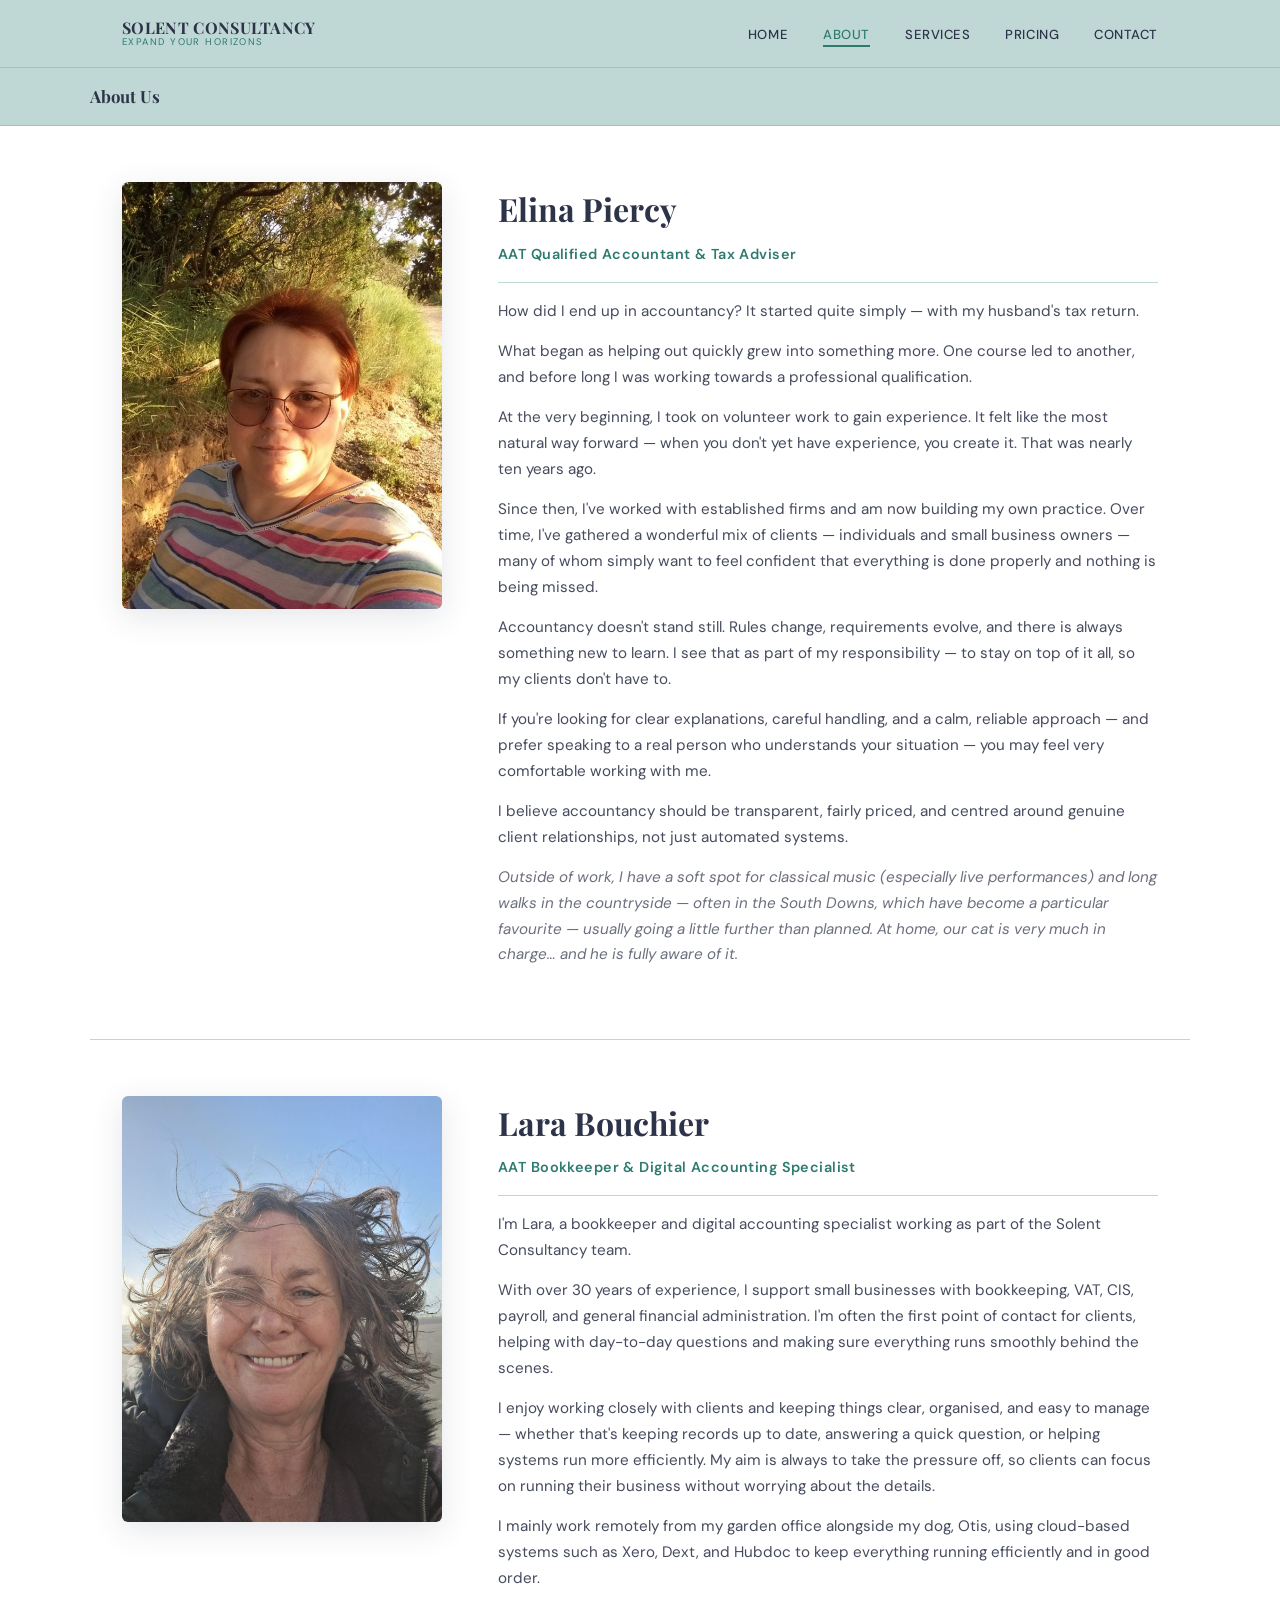
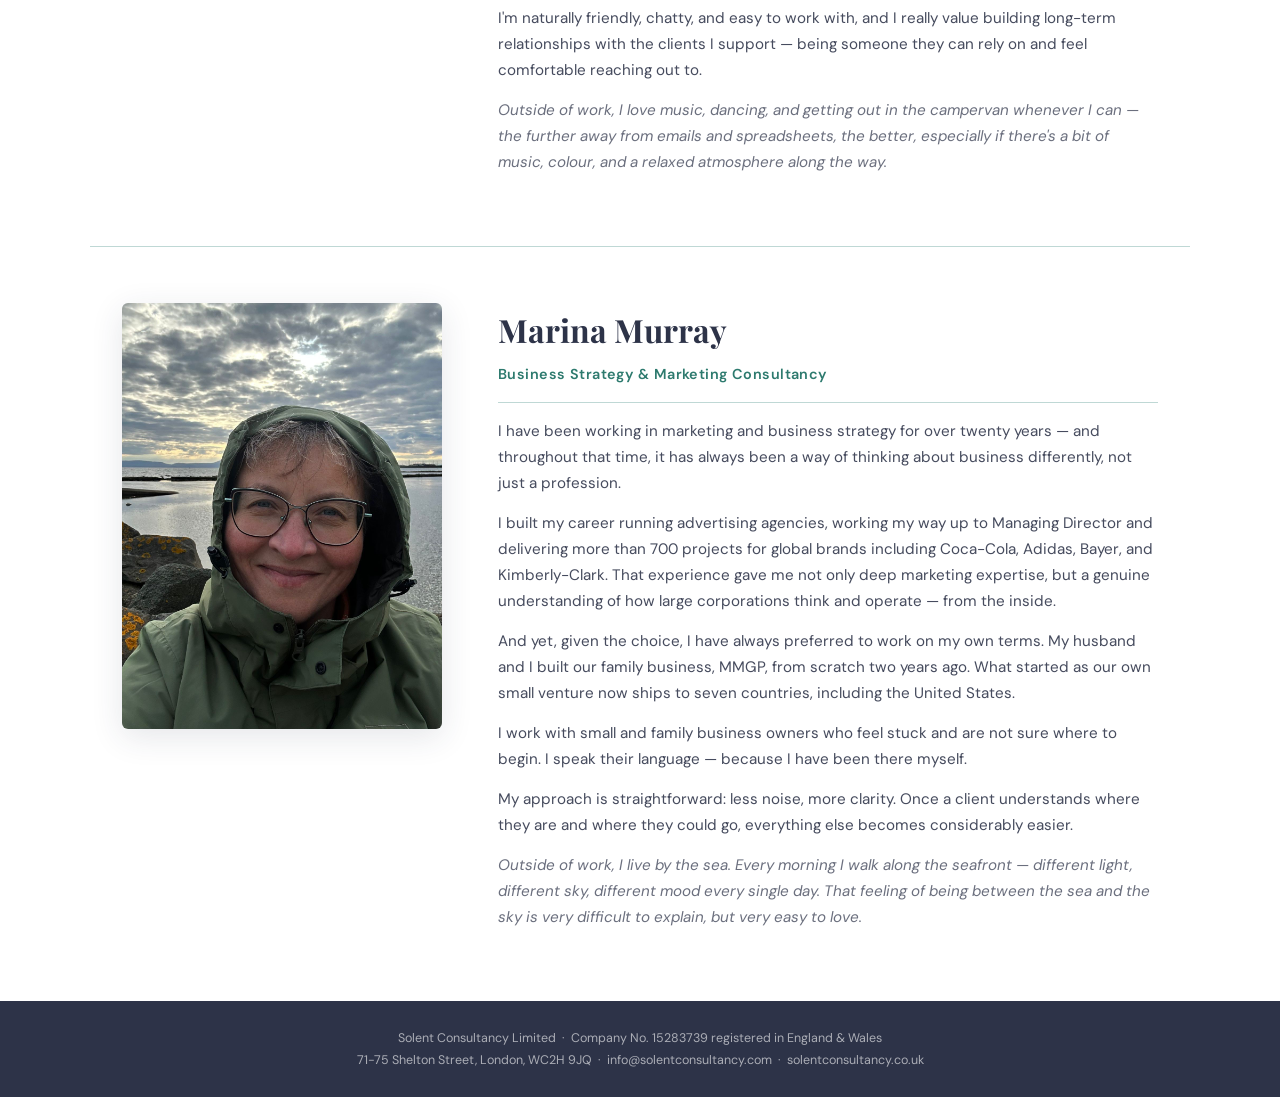
==== about.html @ 034b19a8 "Add files via upload" ====
<!DOCTYPE html>
<html lang="en">
<head>
  <meta charset="UTF-8" />
  <meta name="viewport" content="width=device-width, initial-scale=1.0" />
  <title>About Us — Solent Consultancy</title>
  <meta name="description" content="Meet the Solent Consultancy team — Elina Piercy, Lara Bouchier, and Marina Murray." />
  <link rel="stylesheet" href="css/style.css" />
</head>
<body>

  <nav>
    <div class="nav-inner">
      <a href="index.html" class="nav-logo-text">
        <span>SOLENT CONSULTANCY</span>
        <span>Expand Your Horizons</span>
      </a>
      <button class="nav-toggle" aria-label="Menu" onclick="toggleNav()">
        <span></span><span></span><span></span>
      </button>
      <ul class="nav-links" id="navLinks">
        <li><a href="index.html">Home</a></li>
        <li><a href="about.html" class="active">About</a></li>
        <li><a href="services.html">Services</a></li>
        <li><a href="pricing.html">Pricing</a></li>
        <li><a href="contact.html">Contact</a></li>
      </ul>
    </div>
  </nav>

  <div class="page">

    <div class="page-header">
      <h1>About Us</h1>
    </div>

    <!-- ELINA -->
    <section id="elina" class="about-section">
      <img src="images/elina_about.jpg" alt="Elina Piercy" class="about-photo" />
      <div class="about-text">
        <h2>Elina Piercy</h2>
        <div class="role">AAT Qualified Accountant &amp; Tax Adviser</div>
        <p>How did I end up in accountancy? It started quite simply — with my husband's tax return.</p>
        <p>What began as helping out quickly grew into something more. One course led to another, and before long I was working towards a professional qualification.</p>
        <p>At the very beginning, I took on volunteer work to gain experience. It felt like the most natural way forward — when you don't yet have experience, you create it. That was nearly ten years ago.</p>
        <p>Since then, I've worked with established firms and am now building my own practice. Over time, I've gathered a wonderful mix of clients — individuals and small business owners — many of whom simply want to feel confident that everything is done properly and nothing is being missed.</p>
        <p>Accountancy doesn't stand still. Rules change, requirements evolve, and there is always something new to learn. I see that as part of my responsibility — to stay on top of it all, so my clients don't have to.</p>
        <p>If you're looking for clear explanations, careful handling, and a calm, reliable approach — and prefer speaking to a real person who understands your situation — you may feel very comfortable working with me.</p>
        <p>I believe accountancy should be transparent, fairly priced, and centred around genuine client relationships, not just automated systems.</p>
        <p>Outside of work, I have a soft spot for classical music (especially live performances) and long walks in the countryside — often in the South Downs, which have become a particular favourite — usually going a little further than planned. At home, our cat is very much in charge… and he is fully aware of it.</p>
      </div>
    </section>

    <hr style="border:none;border-top:1px solid var(--mint);max-width:var(--max-w);margin:0 auto;" />

    <!-- LARA -->
    <section id="lara" class="about-section">
      <img src="images/lara_about.jpg" alt="Lara Bouchier" class="about-photo" />
      <div class="about-text">
        <h2>Lara Bouchier</h2>
        <div class="role">AAT Bookkeeper &amp; Digital Accounting Specialist</div>
        <p>I'm Lara, a bookkeeper and digital accounting specialist working as part of the Solent Consultancy team.</p>
        <p>With over 30 years of experience, I support small businesses with bookkeeping, VAT, CIS, payroll, and general financial administration. I'm often the first point of contact for clients, helping with day-to-day questions and making sure everything runs smoothly behind the scenes.</p>
        <p>I enjoy working closely with clients and keeping things clear, organised, and easy to manage — whether that's keeping records up to date, answering a quick question, or helping systems run more efficiently. My aim is always to take the pressure off, so clients can focus on running their business without worrying about the details.</p>
        <p>I mainly work remotely from my garden office alongside my dog, Otis, using cloud-based systems such as Xero, Dext, and Hubdoc to keep everything running efficiently and in good order.</p>
        <p>I'm naturally friendly, chatty, and easy to work with, and I really value building long-term relationships with the clients I support — being someone they can rely on and feel comfortable reaching out to.</p>
        <p>Outside of work, I love music, dancing, and getting out in the campervan whenever I can — the further away from emails and spreadsheets, the better, especially if there's a bit of music, colour, and a relaxed atmosphere along the way.</p>
      </div>
    </section>

    <hr style="border:none;border-top:1px solid var(--mint);max-width:var(--max-w);margin:0 auto;" />

    <!-- MARINA -->
    <section id="marina" class="about-section">
      <img src="images/marina_about.jpg" alt="Marina Murray" class="about-photo" />
      <div class="about-text">
        <h2>Marina Murray</h2>
        <div class="role">Business Strategy &amp; Marketing Consultancy</div>
        <p>I have been working in marketing and business strategy for over twenty years — and throughout that time, it has always been a way of thinking about business differently, not just a profession.</p>
        <p>I built my career running advertising agencies, working my way up to Managing Director and delivering more than 700 projects for global brands including Coca-Cola, Adidas, Bayer, and Kimberly-Clark. That experience gave me not only deep marketing expertise, but a genuine understanding of how large corporations think and operate — from the inside.</p>
        <p>And yet, given the choice, I have always preferred to work on my own terms. My husband and I built our family business, MMGP, from scratch two years ago. What started as our own small venture now ships to seven countries, including the United States.</p>
        <p>I work with small and family business owners who feel stuck and are not sure where to begin. I speak their language — because I have been there myself.</p>
        <p>My approach is straightforward: less noise, more clarity. Once a client understands where they are and where they could go, everything else becomes considerably easier.</p>
        <p>Outside of work, I live by the sea. Every morning I walk along the seafront — different light, different sky, different mood every single day. That feeling of being between the sea and the sky is very difficult to explain, but very easy to love.</p>
      </div>
    </section>

  </div>

  <footer>
    Solent Consultancy Limited &nbsp;·&nbsp; Company No. 15283739 registered in England &amp; Wales<br>
    71-75 Shelton Street, London, WC2H 9JQ &nbsp;·&nbsp;
    <a href="mailto:info@solentconsultancy.com">info@solentconsultancy.com</a> &nbsp;·&nbsp;
    <a href="https://solentconsultancy.co.uk">solentconsultancy.co.uk</a>
  </footer>

  <script src="js/main.js"></script>
</body>
</html>
---- css/style.css ----
/* ===================================
   SOLENT CONSULTANCY — MAIN STYLESHEET
   =================================== */

@import url('https://fonts.googleapis.com/css2?family=Playfair+Display:wght@400;600;700&family=DM+Sans:wght@300;400;500;600&display=swap');

:root {
  --mint:        #bfd8d5;
  --mint-light:  #dff0ee;
  --mint-dark:   #9fc4c0;
  --navy:        #2d3348;
  --teal:        #2d7a6e;
  --white:       #ffffff;
  --off-white:   #f7fafa;
  --grey-light:  #e8f0ef;
  --grey-text:   #6b7280;
  --font-display: 'Playfair Display', serif;
  --font-body:    'DM Sans', sans-serif;
  --max-w:       1100px;
  --nav-h:       68px;
}

*, *::before, *::after { box-sizing: border-box; margin: 0; padding: 0; }

html { scroll-behavior: smooth; }

body {
  font-family: var(--font-body);
  color: var(--navy);
  background: var(--white);
  line-height: 1.7;
  -webkit-font-smoothing: antialiased;
}

img { max-width: 100%; display: block; }
a  { color: inherit; text-decoration: none; }

/* ===== NAVIGATION ===== */
nav {
  position: fixed;
  top: 0; left: 0; right: 0;
  height: var(--nav-h);
  background: var(--mint);
  display: flex;
  align-items: center;
  z-index: 100;
  border-bottom: 1px solid var(--mint-dark);
}

.nav-inner {
  max-width: var(--max-w);
  margin: 0 auto;
  padding: 0 2rem;
  width: 100%;
  display: flex;
  align-items: center;
  justify-content: space-between;
}

.nav-logo img {
  height: 36px;
  width: auto;
}

.nav-logo-text {
  display: flex;
  flex-direction: column;
  line-height: 1.1;
}

.nav-logo-text span:first-child {
  font-family: var(--font-display);
  font-weight: 700;
  font-size: 1rem;
  color: var(--navy);
  letter-spacing: 0.02em;
}

.nav-logo-text span:last-child {
  font-size: 0.6rem;
  letter-spacing: 0.15em;
  text-transform: uppercase;
  color: var(--teal);
}

.nav-links {
  display: flex;
  gap: 2.2rem;
  list-style: none;
}

.nav-links a {
  font-size: 0.82rem;
  font-weight: 500;
  letter-spacing: 0.04em;
  color: var(--navy);
  text-transform: uppercase;
  padding-bottom: 2px;
  border-bottom: 2px solid transparent;
  transition: border-color 0.2s, color 0.2s;
}

.nav-links a:hover,
.nav-links a.active {
  color: var(--teal);
  border-bottom-color: var(--teal);
}

/* Hamburger */
.nav-toggle {
  display: none;
  flex-direction: column;
  gap: 5px;
  cursor: pointer;
  background: none;
  border: none;
  padding: 4px;
}

.nav-toggle span {
  display: block;
  width: 24px;
  height: 2px;
  background: var(--navy);
  border-radius: 2px;
  transition: transform 0.3s, opacity 0.3s;
}

/* ===== PAGE WRAPPER ===== */
.page {
  padding-top: var(--nav-h);
  min-height: 100vh;
}

/* ===== HERO ===== */
.hero {
  background: var(--mint);
  padding: 6rem 2rem 5rem;
  text-align: center;
}

.hero h1 {
  font-family: var(--font-display);
  font-size: clamp(2.2rem, 5vw, 3.6rem);
  font-weight: 700;
  color: var(--navy);
  line-height: 1.2;
  max-width: 640px;
  margin: 0 auto 1.2rem;
}

.hero p {
  font-size: 1.05rem;
  color: var(--navy);
  opacity: 0.8;
  margin-bottom: 2.4rem;
  letter-spacing: 0.02em;
}

.btn {
  display: inline-block;
  background: var(--navy);
  color: var(--white);
  padding: 0.85rem 2.2rem;
  border-radius: 4px;
  font-weight: 600;
  font-size: 0.9rem;
  letter-spacing: 0.04em;
  transition: background 0.2s, transform 0.15s;
  cursor: pointer;
  border: none;
}

.btn:hover { background: var(--teal); transform: translateY(-1px); }

.btn-outline {
  background: transparent;
  border: 2px solid var(--navy);
  color: var(--navy);
}

.btn-outline:hover { background: var(--navy); color: var(--white); }

/* ===== MEET THE TEAM (homepage) ===== */
.team-strip {
  padding: 4rem 2rem;
  background: var(--white);
}

.section-label {
  text-align: center;
  font-family: var(--font-display);
  font-size: 1.7rem;
  font-weight: 700;
  color: var(--navy);
  margin-bottom: 0.5rem;
}

.section-rule {
  width: 60px;
  height: 2px;
  background: var(--teal);
  margin: 0 auto 3rem;
}

.team-grid {
  display: grid;
  grid-template-columns: repeat(3, 1fr);
  gap: 2rem;
  max-width: var(--max-w);
  margin: 0 auto;
}

.team-card {
  text-align: center;
  cursor: pointer;
}

.team-card img {
  width: 200px;
  height: 200px;
  object-fit: cover;
  border-radius: 50%;
  margin: 0 auto 1rem;
  border: 4px solid var(--mint);
  transition: border-color 0.25s, transform 0.25s;
}

.team-card:hover img {
  border-color: var(--teal);
  transform: translateY(-4px);
}

.team-card h3 {
  font-family: var(--font-display);
  font-size: 1.05rem;
  font-weight: 700;
  color: var(--navy);
  margin-bottom: 0.25rem;
}

.team-card p {
  font-size: 0.82rem;
  color: var(--teal);
  font-weight: 500;
}

/* ===== INTRO TEXT (homepage) ===== */
.intro {
  background: var(--off-white);
  padding: 4rem 2rem;
  text-align: center;
}

.intro-inner {
  max-width: 780px;
  margin: 0 auto;
}

.intro h2 {
  font-family: var(--font-display);
  font-size: 1.5rem;
  font-weight: 700;
  color: var(--navy);
  margin-bottom: 1.5rem;
  line-height: 1.35;
}

.intro p {
  color: var(--navy);
  opacity: 0.85;
  margin-bottom: 1rem;
  font-size: 0.97rem;
}

/* ===== PAGE HEADER BAND ===== */
.page-header {
  background: var(--mint);
  padding: 0.9rem 2rem;
  border-bottom: 1px solid var(--mint-dark);
}

.page-header h1 {
  font-family: var(--font-display);
  font-size: 1.05rem;
  font-weight: 700;
  color: var(--navy);
  max-width: var(--max-w);
  margin: 0 auto;
}

/* ===== ABOUT PAGE ===== */
.about-section {
  max-width: var(--max-w);
  margin: 0 auto;
  padding: 3.5rem 2rem;
  display: grid;
  grid-template-columns: 320px 1fr;
  gap: 3.5rem;
  align-items: start;
}

.about-photo {
  width: 100%;
  aspect-ratio: 3/4;
  object-fit: cover;
  border-radius: 6px;
  box-shadow: 0 8px 32px rgba(45,51,72,0.12);
}

.about-text h2 {
  font-family: var(--font-display);
  font-size: 2rem;
  font-weight: 700;
  color: var(--navy);
  margin-bottom: 0.3rem;
}

.about-text .role {
  font-size: 0.9rem;
  color: var(--teal);
  font-weight: 600;
  letter-spacing: 0.03em;
  padding-bottom: 1rem;
  margin-bottom: 1rem;
  border-bottom: 1px solid var(--mint);
}

.about-text p {
  font-size: 0.95rem;
  color: var(--navy);
  opacity: 0.88;
  margin-bottom: 0.9rem;
}

.about-text p:last-child {
  font-style: italic;
  opacity: 0.7;
}

/* ===== SERVICES PAGE ===== */
.services-section {
  max-width: var(--max-w);
  margin: 0 auto;
  padding: 3rem 2rem;
}

.services-group {
  margin-bottom: 3rem;
}

.services-group-title {
  font-family: var(--font-display);
  font-size: 1.1rem;
  font-weight: 700;
  color: var(--navy);
  margin-bottom: 1.2rem;
  padding-bottom: 0.5rem;
  border-bottom: 2px solid var(--mint);
}

.services-group-title span {
  color: var(--teal);
}

.services-grid {
  display: grid;
  grid-template-columns: repeat(2, 1fr);
  gap: 1rem;
}

.service-card {
  background: var(--mint-light);
  border-radius: 8px;
  padding: 1.4rem 1.6rem;
  border-top: 3px solid transparent;
  transition: border-color 0.2s, transform 0.2s;
}

.service-card:hover {
  border-top-color: var(--teal);
  transform: translateY(-2px);
}

.service-card h4 {
  font-size: 0.9rem;
  font-weight: 700;
  color: var(--navy);
  margin-bottom: 0.6rem;
}

.service-card p {
  font-size: 0.84rem;
  color: var(--navy);
  opacity: 0.8;
  line-height: 1.6;
}

/* ===== PRICING PAGE ===== */
.pricing-section {
  max-width: var(--max-w);
  margin: 0 auto;
  padding: 3rem 2rem;
}

.pricing-intro {
  text-align: center;
  font-size: 0.9rem;
  color: var(--grey-text);
  margin-bottom: 2.5rem;
}

.pricing-group-title {
  font-family: var(--font-display);
  font-size: 1.05rem;
  font-weight: 700;
  color: var(--navy);
  margin-bottom: 1.2rem;
}

.pricing-grid {
  display: grid;
  grid-template-columns: repeat(3, 1fr);
  gap: 1rem;
  margin-bottom: 0.8rem;
}

.pricing-card {
  background: var(--mint);
  border-radius: 8px;
  padding: 1.4rem 1.2rem;
  text-align: center;
}

.pricing-card .service-name {
  font-size: 0.88rem;
  font-weight: 700;
  color: var(--navy);
  margin-bottom: 0.5rem;
}

.pricing-card .price {
  font-size: 0.88rem;
  font-weight: 700;
  color: var(--teal);
}

.pricing-note {
  text-align: center;
  font-size: 0.82rem;
  color: var(--grey-text);
  margin: 1rem 0 2.8rem;
  font-style: italic;
}

/* Marketing pricing cards */
.marketing-grid {
  display: grid;
  grid-template-columns: repeat(3, 1fr);
  gap: 1rem;
  margin-bottom: 1.5rem;
}

.marketing-card {
  background: var(--mint-light);
  border-radius: 8px;
  padding: 1.6rem 1.4rem;
}

.marketing-card h4 {
  font-size: 0.9rem;
  font-weight: 700;
  color: var(--navy);
  margin-bottom: 0.4rem;
}

.marketing-card .price {
  font-size: 0.85rem;
  font-weight: 700;
  color: var(--teal);
  margin-bottom: 0.8rem;
}

.marketing-card p {
  font-size: 0.82rem;
  color: var(--navy);
  opacity: 0.8;
  line-height: 1.5;
}

/* ===== TESTIMONIALS ===== */
.testimonials {
  background: var(--off-white);
  padding: 4rem 2rem;
}

.testimonials-inner {
  max-width: var(--max-w);
  margin: 0 auto;
}

.testimonial {
  background: var(--white);
  border-left: 4px solid var(--mint);
  border-radius: 0 8px 8px 0;
  padding: 1.8rem 2rem;
  margin-bottom: 1.2rem;
  position: relative;
}

.testimonial::before {
  content: '\201C';
  font-family: var(--font-display);
  font-size: 4rem;
  color: var(--mint);
  position: absolute;
  top: -0.5rem;
  left: 1.2rem;
  line-height: 1;
}

.testimonial p {
  font-size: 0.95rem;
  font-style: italic;
  color: var(--navy);
  opacity: 0.85;
  margin-bottom: 0.8rem;
  padding-top: 1.5rem;
}

.testimonial cite {
  font-size: 0.82rem;
  font-style: normal;
  font-weight: 700;
  color: var(--navy);
}

.testimonial cite span {
  font-weight: 400;
  color: var(--grey-text);
  margin-left: 0.5rem;
}

/* ===== PARTNERS ===== */
.partners {
  background: var(--white);
  padding: 4rem 2rem;
  text-align: center;
}

.partners-logos {
  display: flex;
  justify-content: center;
  align-items: center;
  gap: 3rem;
  flex-wrap: wrap;
  margin-top: 2rem;
}

.partners-logos img {
  height: 44px;
  width: auto;
  opacity: 0.75;
  filter: grayscale(20%);
  transition: opacity 0.2s;
}

.partners-logos img:hover { opacity: 1; }

/* ===== CONTACT ===== */
.contact-section {
  max-width: var(--max-w);
  margin: 0 auto;
  padding: 3.5rem 2rem;
  display: grid;
  grid-template-columns: 1fr 1fr;
  gap: 4rem;
}

.contact-info h2 {
  font-family: var(--font-display);
  font-size: 1.8rem;
  font-weight: 700;
  color: var(--navy);
  margin-bottom: 0.5rem;
}

.contact-info .sub {
  color: var(--grey-text);
  font-size: 0.9rem;
  margin-bottom: 2rem;
}

.contact-detail {
  display: flex;
  flex-direction: column;
  gap: 1rem;
}

.contact-item {
  background: var(--mint-light);
  border-radius: 6px;
  padding: 0.9rem 1.2rem;
}

.contact-item .label {
  font-size: 0.72rem;
  font-weight: 700;
  letter-spacing: 0.08em;
  text-transform: uppercase;
  color: var(--teal);
  margin-bottom: 0.2rem;
}

.contact-item .value {
  font-size: 0.9rem;
  color: var(--navy);
  font-weight: 500;
}

/* Contact form */
.contact-form h2 {
  font-family: var(--font-display);
  font-size: 1.2rem;
  font-weight: 700;
  color: var(--navy);
  margin-bottom: 1.4rem;
}

.form-group {
  margin-bottom: 1rem;
}

.form-group input,
.form-group textarea {
  width: 100%;
  background: var(--off-white);
  border: 1px solid var(--mint-dark);
  border-radius: 5px;
  padding: 0.75rem 1rem;
  font-family: var(--font-body);
  font-size: 0.9rem;
  color: var(--navy);
  outline: none;
  transition: border-color 0.2s;
}

.form-group input::placeholder,
.form-group textarea::placeholder { color: var(--grey-text); }

.form-group input:focus,
.form-group textarea:focus { border-color: var(--teal); }

.form-group textarea { resize: vertical; min-height: 130px; }

/* ===== FOOTER ===== */
footer {
  background: var(--navy);
  color: rgba(255,255,255,0.6);
  text-align: center;
  padding: 1.6rem 2rem;
  font-size: 0.78rem;
  line-height: 1.8;
}

footer a { color: rgba(255,255,255,0.6); }
footer a:hover { color: var(--mint); }

/* ===== RESPONSIVE ===== */
@media (max-width: 768px) {
  .nav-links { display: none; }
  .nav-links.open {
    display: flex;
    flex-direction: column;
    position: fixed;
    top: var(--nav-h);
    left: 0; right: 0;
    background: var(--mint);
    padding: 1.5rem 2rem;
    gap: 1.2rem;
    border-bottom: 1px solid var(--mint-dark);
    z-index: 99;
  }
  .nav-toggle { display: flex; }

  .team-grid { grid-template-columns: 1fr; }
  .about-section { grid-template-columns: 1fr; }
  .about-photo { max-width: 280px; margin: 0 auto; aspect-ratio: 1/1; }
  .services-grid { grid-template-columns: 1fr; }
  .pricing-grid { grid-template-columns: 1fr; }
  .marketing-grid { grid-template-columns: 1fr; }
  .contact-section { grid-template-columns: 1fr; gap: 2rem; }
}
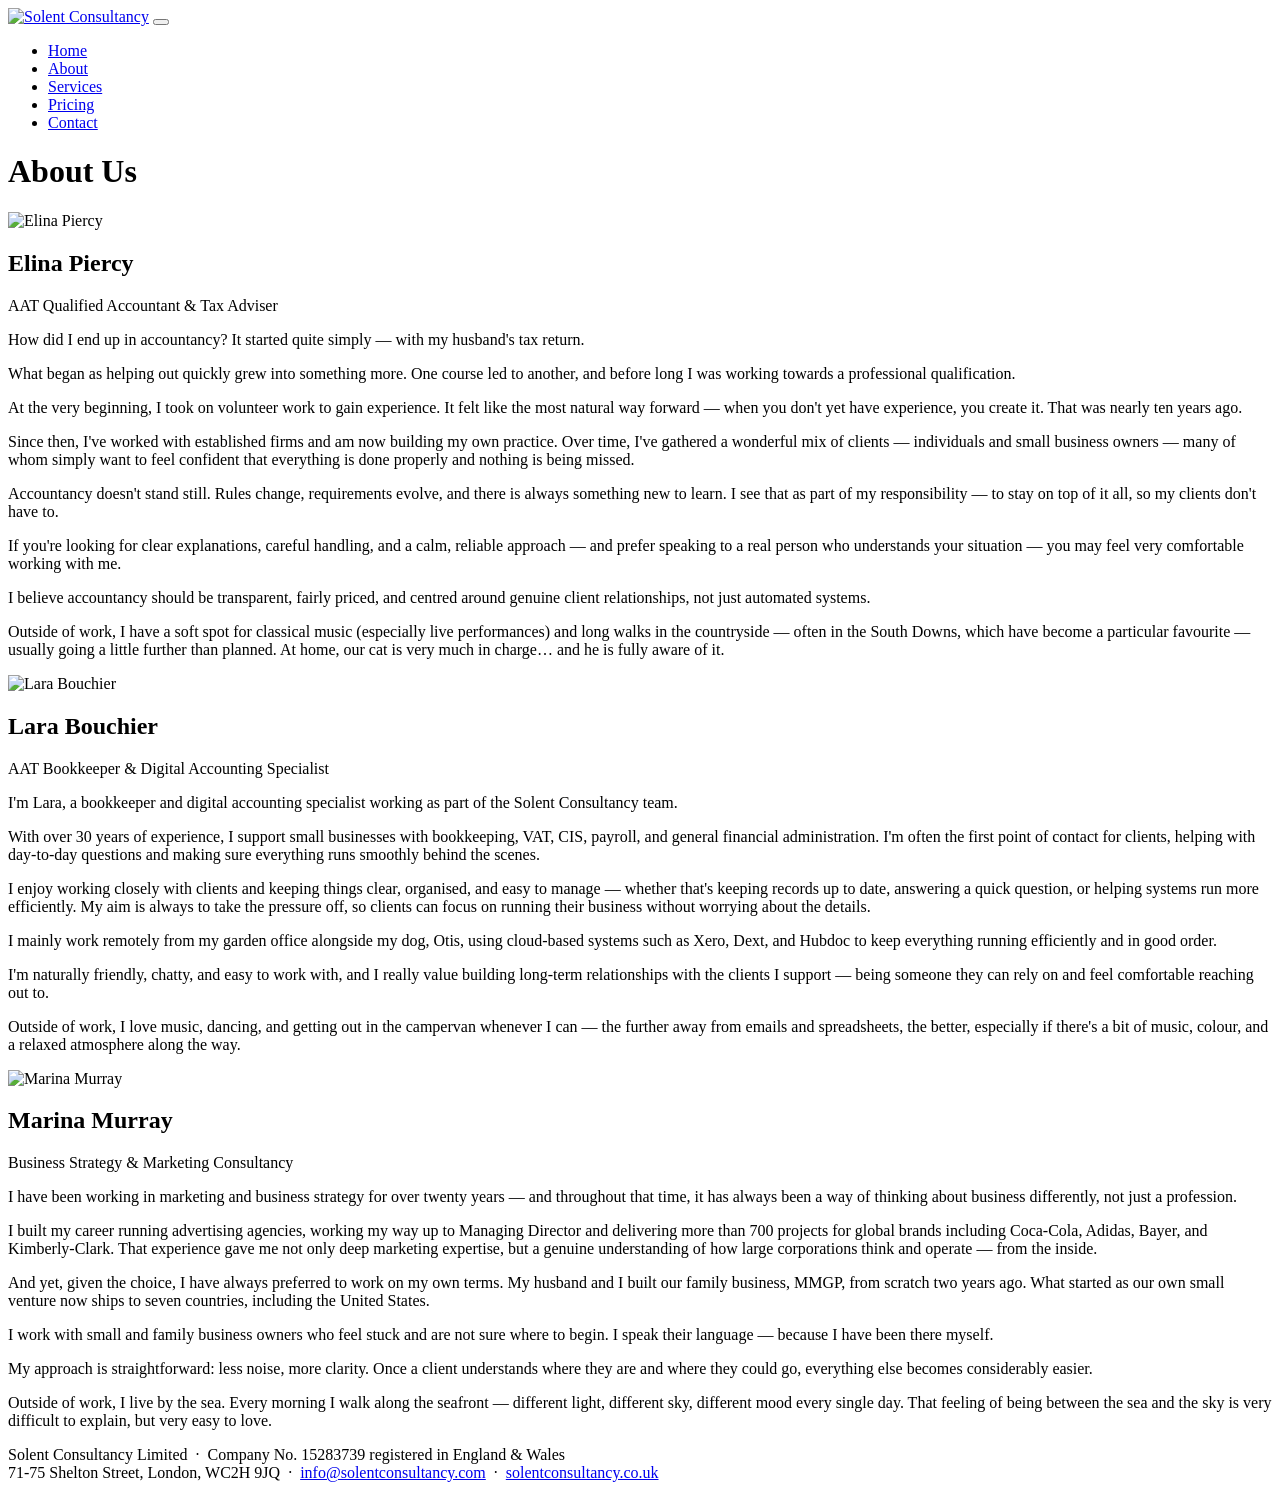
==== commit fd719ccf: "Add files via upload" ====
--- a/about.html
+++ b/about.html
@@ -5,25 +5,22 @@
   <meta name="viewport" content="width=device-width, initial-scale=1.0" />
   <title>About Us — Solent Consultancy</title>
   <meta name="description" content="Meet the Solent Consultancy team — Elina Piercy, Lara Bouchier, and Marina Murray." />
-  <link rel="stylesheet" href="css/style.css" />
+  <link rel="stylesheet" href="/solentconsultancy/css/style.css" />
 </head>
 <body>
 
   <nav>
     <div class="nav-inner">
-      <a href="index.html" class="nav-logo-text">
-        <span>SOLENT CONSULTANCY</span>
-        <span>Expand Your Horizons</span>
-      </a>
+      <a href="/solentconsultancy/index.html" class="nav-logo"><img src="/solentconsultancy/images/logo.png" alt="Solent Consultancy" /></a>
       <button class="nav-toggle" aria-label="Menu" onclick="toggleNav()">
         <span></span><span></span><span></span>
       </button>
       <ul class="nav-links" id="navLinks">
-        <li><a href="index.html">Home</a></li>
-        <li><a href="about.html" class="active">About</a></li>
-        <li><a href="services.html">Services</a></li>
-        <li><a href="pricing.html">Pricing</a></li>
-        <li><a href="contact.html">Contact</a></li>
+        <li><a href="/solentconsultancy/index.html">Home</a></li>
+        <li><a href="/solentconsultancy/about.html" class="active">About</a></li>
+        <li><a href="/solentconsultancy/services.html">Services</a></li>
+        <li><a href="/solentconsultancy/pricing.html">Pricing</a></li>
+        <li><a href="/solentconsultancy/contact.html">Contact</a></li>
       </ul>
     </div>
   </nav>
@@ -36,7 +33,7 @@
 
     <!-- ELINA -->
     <section id="elina" class="about-section">
-      <img src="images/elina_about.jpg" alt="Elina Piercy" class="about-photo" />
+      <img src="/solentconsultancy/images/elina_about.jpg" alt="Elina Piercy" class="about-photo" />
       <div class="about-text">
         <h2>Elina Piercy</h2>
         <div class="role">AAT Qualified Accountant &amp; Tax Adviser</div>
@@ -55,7 +52,7 @@
 
     <!-- LARA -->
     <section id="lara" class="about-section">
-      <img src="images/lara_about.jpg" alt="Lara Bouchier" class="about-photo" />
+      <img src="/solentconsultancy/images/lara_about.jpg" alt="Lara Bouchier" class="about-photo" />
       <div class="about-text">
         <h2>Lara Bouchier</h2>
         <div class="role">AAT Bookkeeper &amp; Digital Accounting Specialist</div>
@@ -72,7 +69,7 @@
 
     <!-- MARINA -->
     <section id="marina" class="about-section">
-      <img src="images/marina_about.jpg" alt="Marina Murray" class="about-photo" />
+      <img src="/solentconsultancy/images/marina_about.jpg" alt="Marina Murray" class="about-photo" />
       <div class="about-text">
         <h2>Marina Murray</h2>
         <div class="role">Business Strategy &amp; Marketing Consultancy</div>
@@ -94,6 +91,6 @@
     <a href="https://solentconsultancy.co.uk">solentconsultancy.co.uk</a>
   </footer>
 
-  <script src="js/main.js"></script>
+  <script src="/solentconsultancy/js/main.js"></script>
 </body>
 </html>
